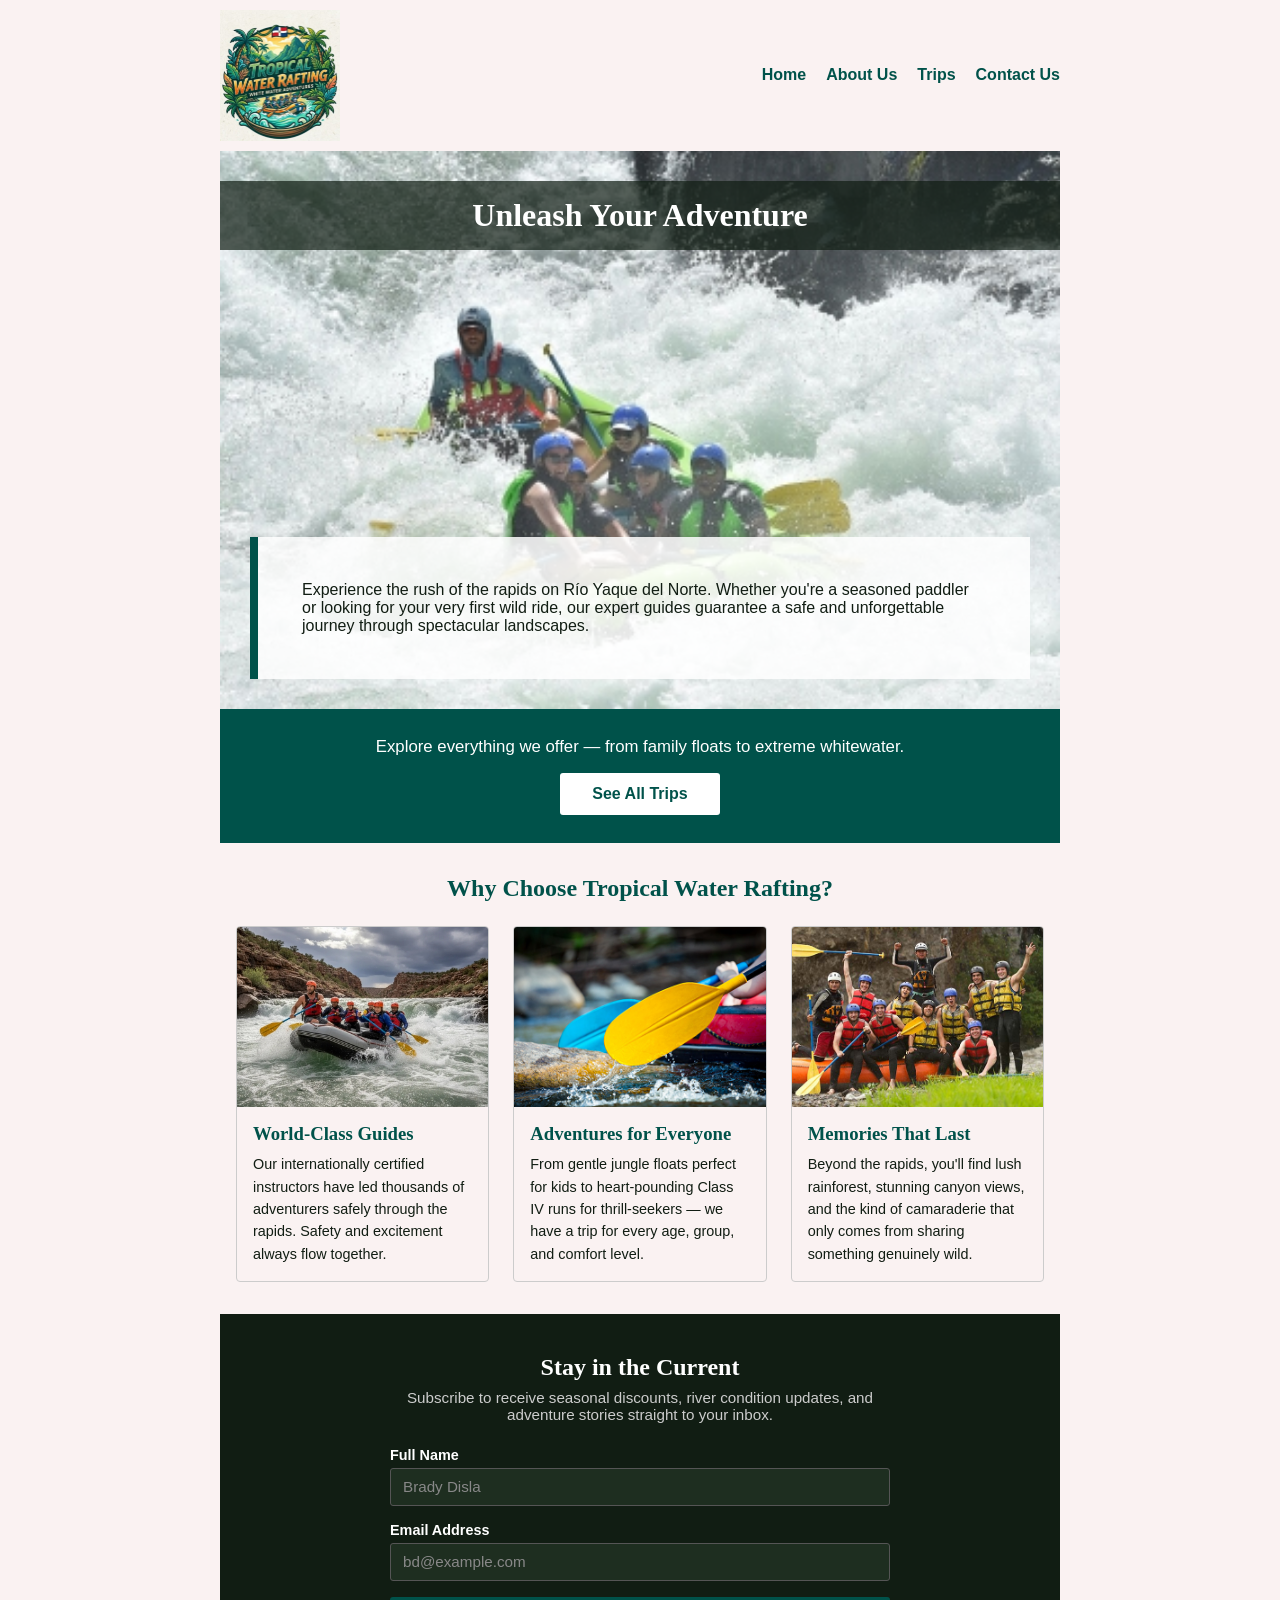
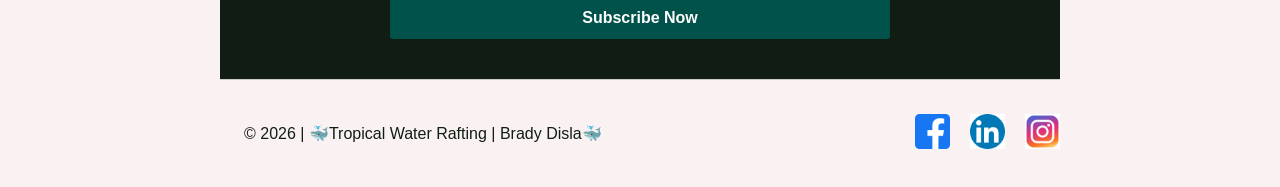
==== wwr/index.html @ e2048dd7 "WEEK6" ====
<!DOCTYPE html>
<html lang="en">

<head>
    <meta charset="UTF-8">
    <meta name="viewport" content="width=device-width, initial-scale=1.0">
    <title>Home - Tropical Water Rafting</title>
    <meta name="description"
          content="Welcome to Tropical Water Rafting, your premier rafting experience in Jarabacoa, Dominican Republic. Explore our exciting trips and book your adventure today.">
    <meta name="author" content="Brady Disla">
    <link rel="stylesheet" href="styles/rafting.css">
</head>

<body>

    <header>
        <img src="images/tropicalwr_logo.jpeg" alt="Tropical Water Rafting Logo">
        <nav>
            <ul>
                <li><a href="index.html">Home</a></li>
                <li><a href="about.html">About Us</a></li>
                <li><a href="trips.html">Trips</a></li>
                <li><a href="contact.html">Contact Us</a></li>
            </ul>
        </nav>
    </header>

    <main>

        <!-- Hero: full-width image with h1 positioned absolutely on top -->
        <div class="hero">
            <img src="images/Thrilling white water.jpg" alt="Thrilling white water rafting group adventure on Río Yaque del Norte">
            <h1>Unleash Your Adventure</h1>
            <article>
                <p>Experience the rush of the rapids on Río Yaque del Norte. Whether you're a seasoned paddler or looking for your very first wild ride, our expert guides guarantee a safe and unforgettable journey through spectacular landscapes.</p>
            </article>
        </div>

        <!-- Call to Action toward trips.html -->
        <section class="home-cta">
            <p>Explore everything we offer — from family floats to extreme whitewater.</p>
            <a href="trips.html" class="cta-btn">See All Trips</a>
        </section>

        <!-- CSS Grid section: 2 images + content -->
        <section class="home-grid-section">
            <h2>Why Choose Tropical Water Rafting?</h2>

            <div class="home-grid">

                <article class="home-grid-card">
                    <img src="images/the-rafters-field-guide-to-keeper-hole-hydraulics.jpg" alt="Rafters navigating a powerful rapid drop">
                    <div class="home-grid-card-body">
                        <h3>World-Class Guides</h3>
                        <p>Our internationally certified instructors have led thousands of adventurers safely through the rapids. Safety and excitement always flow together.</p>
                    </div>
                </article>

                <article class="home-grid-card">
                    <img src="images/family.jpg" alt="Family enjoying a rafting trip together">
                    <div class="home-grid-card-body">
                        <h3>Adventures for Everyone</h3>
                        <p>From gentle jungle floats perfect for kids to heart-pounding Class IV runs for thrill-seekers — we have a trip for every age, group, and comfort level.</p>
                    </div>
                </article>

                <article class="home-grid-card">
                    <img src="images/win.jpg" alt="Team celebrating after a successful rafting run">
                    <div class="home-grid-card-body">
                        <h3>Memories That Last</h3>
                        <p>Beyond the rapids, you'll find lush rainforest, stunning canyon views, and the kind of camaraderie that only comes from sharing something genuinely wild.</p>
                    </div>
                </article>

            </div>
        </section>

        <!-- Newsletter Sign-Up -->
        <section class="newsletter-section">
            <div class="newsletter-box">
                <h2>Stay in the Current</h2>
                <p>Subscribe to receive seasonal discounts, river condition updates, and adventure stories straight to your inbox.</p>
                <form action="#" method="post" class="newsletter-form">
                    <div class="newsletter-field">
                        <label for="newsletter-name">Full Name</label>
                        <input type="text" id="newsletter-name" name="newsletter-name" placeholder="Brady Disla" required>
                    </div>
                    <div class="newsletter-field">
                        <label for="newsletter-email">Email Address</label>
                        <input type="email" id="newsletter-email" name="newsletter-email" placeholder="bd@example.com" required>
                    </div>
                    <button type="submit" class="newsletter-btn">Subscribe Now</button>
                </form>
            </div>
        </section>

    </main>

    <footer>
        <p>&copy; 2026 | 🐳Tropical Water Rafting | Brady Disla🐳</p>
        <nav class="socialmedia">
            <a href="https://facebook.com" target="_blank">
                <img src="images/facebook-square.jpg" alt="Facebook Icon">
            </a>
            <a href="https://linkedin.com" target="_blank">
                <img src="images/linkedin.jpg" alt="LinkedIn Icon">
            </a>
            <a href="https://instagram.com" target="_blank">
                <img src="images/instagram-square.jpg" alt="Instagram Icon">
            </a>
        </nav>
    </footer>

</body>
</html>
---- wwr/styles/rafting.css ----
:root {
    --primary-color:   #00524a;
    --secondary-color: #00524a;
    --accent1-color:   #00524a;
    --accent2-color:   #111d13;
    --bg-color:        #faf2f2;
    --hero-overlay:    rgba(17, 29, 19, 0.7);
    --article-bg:      rgba(255, 255, 255, 0.85);
    --border-color:    #cccccc;
    --heading-font:    "Georgia", "Times New Roman", serif;
    --body-font:       Arial, Helvetica, sans-serif;
}

*, *::before, *::after {
    margin: 0;
    padding: 0;
    box-sizing: border-box;
}

body {
    font-family: var(--body-font);
    color: var(--accent2-color);
    background-color: var(--bg-color);
}

header,
main,
footer {
    width: 840px;
    margin: 0 auto;
}

h1,
h2 {
    font-family: var(--heading-font);
    color: var(--primary-color);
}

nav,
p,
section,
article {
    margin: 16px;
    padding: 8px;
}

/* Header: CSS Grid */
header {
    display: grid;
    grid-template-columns: auto 1fr;
    align-items: center;
    padding: 10px 0;
}

header nav {
    justify-self: end;
    margin: 0;
    padding: 0;
}

header img {
    max-width: 120px;
    height: auto;
}

/* Nav: CSS Flex */
nav ul {
    list-style-type: none;
    display: flex;
    gap: 20px;
}

nav ul li a {
    text-decoration: none;
    color: var(--primary-color);
    font-weight: bold;
}

nav ul li a:hover {
    color: var(--secondary-color);
}

/* Hero */
.hero {
    position: relative;
}

.hero > img {
    display: block;
    width: 100%;
    height: auto;
}

.hero h1 {
    position: absolute;
    top: 30px;
    left: 0;
    width: 100%;
    padding: 16px;
    text-align: center;
    background-color: var(--hero-overlay);
    color: #ffffff;
}

.hero article {
    position: absolute;
    bottom: 30px;
    left: 30px;
    right: 30px;
    background-color: var(--article-bg);
    padding: 20px;
    border-radius: 0px;
    margin: 0;
    border-left: 8px solid var(--accent1-color);
}

.hero article img {
    float: right;
    width: 125px;
    height: auto;
    margin-left: 15px;
}

/* History Section */
.history-section {
    margin: 16px;
    padding: 8px;
}

.history-section h2 {
    text-align: center;
    margin-bottom: 16px;
}

.history-container {
    display: grid;
    grid-template-columns: 1fr auto 1fr;
    gap: 20px;
    align-items: center;
}

.history-container img {
    width: 200px;
    height: auto;
    display: block;
}

/* Adventures Section */
.adventures-section {
    margin: 16px;
    padding: 8px;
}

.adventures-section h2 {
    text-align: center;
    margin-bottom: 16px;
}

.adventures-container {
    display: flex;
    justify-content: space-between;
    gap: 15px;
}

.adventures-container figure {
    flex: 1;
    text-align: center;
}

.adventures-container figure img {
    width: 100%;
    height: auto;
}

.adventures-container figcaption {
    font-size: 0.85rem;
    font-weight: bold;
    color: var(--primary-color);
    margin-top: 6px;
}

/* Footer */
footer {
    display: flex;
    justify-content: space-between;
    align-items: center;
    padding: 20px 0;
    border-top: 1px solid var(--border-color);
}

footer .socialmedia {
    display: flex;
    gap: 10px;
    margin: 0;
    padding: 0;
}

.socialmedia a {
    text-decoration: none;
}

.socialmedia img {
    width: 35px;
    height: auto;
    margin-left: 10px;
}


/* ============================================================
   CONTACT PAGE STYLES
   ============================================================ */

.company-info {
    text-align: center;
    margin: 0 16px;
    padding: 1.5rem 0;
}

.company-info address {
    font-style: normal;
    line-height: 1.9;
}

.company-info address a {
    text-decoration: none;
}

.company-info address a:hover {
    color: var(--secondary-color);
}

.contact-box {
    margin: 0 16px 16px;
    border: 1px solid var(--border-color);
}

.map-form-section {
    display: grid;
    grid-template-columns: 1fr 1fr;
    min-height: 380px;
}

.map-container {
    height: 100%;
}

.map-container iframe {
    display: block;
    width: 100%;
    height: 100%;
    min-height: 380px;
}

/* Estructura del formulario usando CSS Grid */
.form-wrapper {
    display: grid;
    grid-template-columns: max-content 1fr;
    align-items: start;
    gap: 0.6rem 0.8rem;
    padding: 1.2rem 1.4rem;
}

.form-wrapper > label {
    font-weight: bold;
    white-space: nowrap;
    padding-top: 0.3rem;
}

.form-wrapper input[type="text"],
.form-wrapper input[type="email"] {
    width: 100%;
    padding: 0.5rem;
    border: 1px solid var(--border-color);
    border-radius: 3px;
    font-size: 0.9rem;
    box-sizing: border-box;
}

.form-wrapper input[type="text"]:focus,
.form-wrapper input[type="email"]:focus,
.form-wrapper textarea:focus {
    outline: 2px solid var(--primary-color);
    border-color: transparent;
}

/* Alineación para los Radio Buttons */
.radio-group {
    grid-column: 1 / -1;
    display: grid;
    grid-template-columns: max-content 1fr;
    align-items: start;
    gap: 0 0.8rem;
    border: none;
    margin: 0;
    padding: 0;
}

.radio-group legend {
    font-weight: bold;
    white-space: nowrap;
}

.radio-options {
    display: flex;
    flex-direction: column;
    gap: 0.35rem;
}

.radio-option-item {
    display: flex;
    align-items: center;
    gap: 0.4rem;
}

.radio-option-item label {
    font-weight: normal;
    cursor: pointer;
}

.form-wrapper textarea {
    width: 100%;
    padding: 0.5rem;
    border: 1px solid var(--border-color);
    border-radius: 3px;
    font-family: var(--body-font);
    font-size: 0.9rem;
    resize: vertical;
    box-sizing: border-box;
}

/* Alineación para el Checkbox */
.checkbox-container {
    grid-column: 1 / -1;
    display: flex;
    align-items: center;
    gap: 0.5rem;
    padding: 0.2rem 0;
}

.checkbox-container label {
    font-weight: normal;
    font-size: 0.85rem;
    cursor: pointer;
}

/* Botón de envío */
.submit-btn {
    grid-column: 1 / -1;
    width: 100%;
    padding: 0.75rem;
    background-color: var(--secondary-color);
    color: #ffffff;
    border: none;
    border-radius: 3px;
    font-family: var(--body-font);
    font-size: 1rem;
    font-weight: bold;
    cursor: pointer;
    transition: background-color 0.2s, color 0.2s;
}

.submit-btn:hover,
.submit-btn:focus {
    background-color: var(--primary-color);
    color: #ffffff;
    outline: 2px solid var(--accent2-color);
    outline-offset: 2px;
}

/* Sección de Empleados */
.employees-section {
    background-color: #e8e8e8;
    padding: 1.5rem 1rem;
    text-align: center;
}

.employees-section h2 {
    color: var(--accent2-color);
    margin-bottom: 1.2rem;
}

.employee-grid {
    display: grid;
    grid-template-columns: repeat(3, 1fr);
    gap: 1.2rem;
    max-width: 700px;
    margin: 0 auto;
}

.employee-card {
    background: #d0d0d0;
    border-radius: 4px;
    overflow: hidden;
    margin: 0;
    padding: 0;
}

.employee-card img {
    display: block;
    width: 100%;
    height: 160px;
    object-fit: cover;
    object-position: top;
}

.employee-card figcaption {
    padding: 0.5rem;
    font-size: 0.85rem;
}

/* Media Query Responsiva */
@media (max-width: 700px) {
    header, main, footer  { width: 100%; }
    .map-form-section     { grid-template-columns: 1fr; }
    .map-container iframe { min-height: 220px; }
    .form-wrapper         { grid-template-columns: 1fr; }
    .radio-group          { grid-template-columns: 1fr; }
    .radio-options        { grid-column: 1; }
    .employee-grid        { grid-template-columns: 1fr; }
}

/* ============================================================
   HOME PAGE STYLES
   Add these rules at the bottom of your rafting.css file
   (after the trips styles if you already added those)
   ============================================================ */

/* Call to Action Banner */
.home-cta {
    text-align: center;
    background-color: var(--primary-color);
    color: #ffffff;
    padding: 1.75rem 1.5rem;
    margin: 0;
}

.home-cta p {
    color: #ffffff;
    margin: 0 0 1rem 0;
    font-size: 1.05rem;
    padding: 0;
}

/* Home Grid Section */
.home-grid-section {
    margin: 2rem 16px;
    padding: 0;
}

.home-grid-section h2 {
    text-align: center;
    margin-bottom: 1.5rem;
}

.home-grid {
    display: grid;
    grid-template-columns: repeat(3, 1fr);
    gap: 1.5rem;
}

.home-grid-card {
    border: 1px solid var(--border-color);
    border-radius: 4px;
    overflow: hidden;
    display: flex;
    flex-direction: column;
    margin: 0;
    padding: 0;
}

.home-grid-card img {
    display: block;
    width: 100%;
    height: 180px;
    object-fit: cover;
}

.home-grid-card-body {
    padding: 1rem;
    display: flex;
    flex-direction: column;
    gap: 0.5rem;
}

.home-grid-card-body h3 {
    font-family: var(--heading-font);
    color: var(--primary-color);
    margin: 0;
}

.home-grid-card-body p {
    margin: 0;
    padding: 0;
    font-size: 0.9rem;
    line-height: 1.55;
}

/* Newsletter Section */
.newsletter-section {
    background-color: var(--accent2-color);
    padding: 2.5rem 1.5rem;
    margin: 0;
}

.newsletter-box {
    max-width: 500px;
    margin: 0 auto;
    text-align: center;
}

.newsletter-box h2 {
    color: #ffffff;
    margin-bottom: 0.5rem;
}

.newsletter-box p {
    color: #cccccc;
    font-size: 0.95rem;
    margin: 0 0 1.5rem 0;
    padding: 0;
}

.newsletter-form {
    display: flex;
    flex-direction: column;
    gap: 1rem;
    text-align: left;
}

.newsletter-field {
    display: flex;
    flex-direction: column;
    gap: 0.3rem;
}

.newsletter-field label {
    color: #ffffff;
    font-size: 0.9rem;
    font-weight: bold;
}

.newsletter-field input {
    padding: 0.6rem 0.75rem;
    border: 1px solid #555;
    border-radius: 3px;
    background-color: #1e2e20;
    color: #ffffff;
    font-size: 0.95rem;
    font-family: var(--body-font);
}

.newsletter-field input::placeholder {
    color: #888;
}

.newsletter-field input:focus {
    outline: 2px solid var(--primary-color);
    border-color: transparent;
}

.newsletter-btn {
    padding: 0.75rem;
    background-color: var(--primary-color);
    color: #ffffff;
    border: none;
    border-radius: 3px;
    font-size: 1rem;
    font-weight: bold;
    font-family: var(--body-font);
    cursor: pointer;
    transition: background-color 0.2s;
}

.newsletter-btn:hover,
.newsletter-btn:focus {
    background-color: #003d36;
    outline: 2px solid #ffffff;
    outline-offset: 2px;
}

/* Responsive */
@media (max-width: 700px) {
    .home-grid { grid-template-columns: 1fr; }
}

/* ============================================================
   TRIPS PAGE STYLES
   Add these rules at the bottom of your rafting.css file
   ============================================================ */

/* Call to Action Banner */
.trips-cta {
    text-align: center;
    background-color: var(--primary-color);
    color: #ffffff;
    padding: 2rem 1.5rem;
    margin: 0;
}

.trips-cta p {
    color: #ffffff;
    margin: 0 0 1rem 0;
    font-size: 1.05rem;
}

.trips-cta h2 {
    color: #ffffff;
    margin-bottom: 0.75rem;
}

.trips-cta--bottom {
    margin-top: 0;
}

.cta-btn {
    display: inline-block;
    background-color: #ffffff;
    color: var(--primary-color);
    text-decoration: none;
    font-weight: bold;
    padding: 0.75rem 2rem;
    border-radius: 3px;
    font-size: 1rem;
    transition: background-color 0.2s, color 0.2s;
}

.cta-btn:hover,
.cta-btn:focus {
    background-color: var(--accent2-color);
    color: #ffffff;
}

/* Trips Section */
.trips-section {
    margin: 2rem 16px;
    padding: 0;
}

.trips-section h2 {
    text-align: center;
    margin-bottom: 1.5rem;
}

/* Trips Grid: 3 cards side by side */
.trips-grid {
    display: grid;
    grid-template-columns: repeat(3, 1fr);
    gap: 1.5rem;
}

/* Individual Trip Card */
.trip-card {
    border: 1px solid var(--border-color);
    border-radius: 4px;
    overflow: hidden;
    display: flex;
    flex-direction: column;
    margin: 0;
    padding: 0;
}

.trip-card img {
    display: block;
    width: 100%;
    height: 180px;
    object-fit: cover;
}

.trip-card-body {
    padding: 1rem;
    display: flex;
    flex-direction: column;
    gap: 0.5rem;
    flex: 1;
}

.trip-card-body h3 {
    font-family: var(--heading-font);
    color: var(--primary-color);
    margin: 0;
}

.trip-card-body p {
    margin: 0;
    padding: 0;
    font-size: 0.9rem;
    line-height: 1.5;
}

/* Difficulty Level Badge */
.trip-level {
    display: inline-block;
    font-size: 0.75rem;
    font-weight: bold;
    padding: 0.2rem 0.6rem;
    border-radius: 2px;
    text-transform: uppercase;
    letter-spacing: 0.05em;
    width: fit-content;
}

.level-easy   { background-color: #d4edda; color: #155724; }
.level-moderate { background-color: #fff3cd; color: #856404; }
.level-extreme  { background-color: #f8d7da; color: #721c24; }
.level-custom   { background-color: #d1ecf1; color: #0c5460; }

/* Trip Details List */
.trip-details {
    list-style: none;
    padding: 0;
    margin: 0.5rem 0 0 0;
    font-size: 0.85rem;
    border-top: 1px solid var(--border-color);
    padding-top: 0.75rem;
    display: flex;
    flex-direction: column;
    gap: 0.3rem;
}

/* Trips Table */
.table-section {
    margin: 2rem 16px;
    padding: 0;
}

.table-section h2 {
    text-align: center;
    margin-bottom: 1.2rem;
}

.table-wrapper {
    overflow-x: auto;
}

.trips-table {
    width: 100%;
    border-collapse: collapse;
    font-size: 0.9rem;
}

.trips-table th {
    background-color: var(--primary-color);
    color: #ffffff;
    padding: 0.75rem 1rem;
    text-align: left;
    font-family: var(--body-font);
}

.trips-table td {
    padding: 0.65rem 1rem;
    border-bottom: 1px solid var(--border-color);
    vertical-align: middle;
}

.trips-table tbody tr:nth-child(even) {
    background-color: #f0f7f6;
}

.trips-table tbody tr:hover {
    background-color: #dff0ee;
}

/* Badge inside table (same classes as trip-level) */
.badge {
    display: inline-block;
    font-size: 0.72rem;
    font-weight: bold;
    padding: 0.15rem 0.5rem;
    border-radius: 2px;
    text-transform: uppercase;
    letter-spacing: 0.04em;
}

/* Responsive: stack cards on small screens */
@media (max-width: 700px) {
    .trips-grid { grid-template-columns: 1fr; }
}
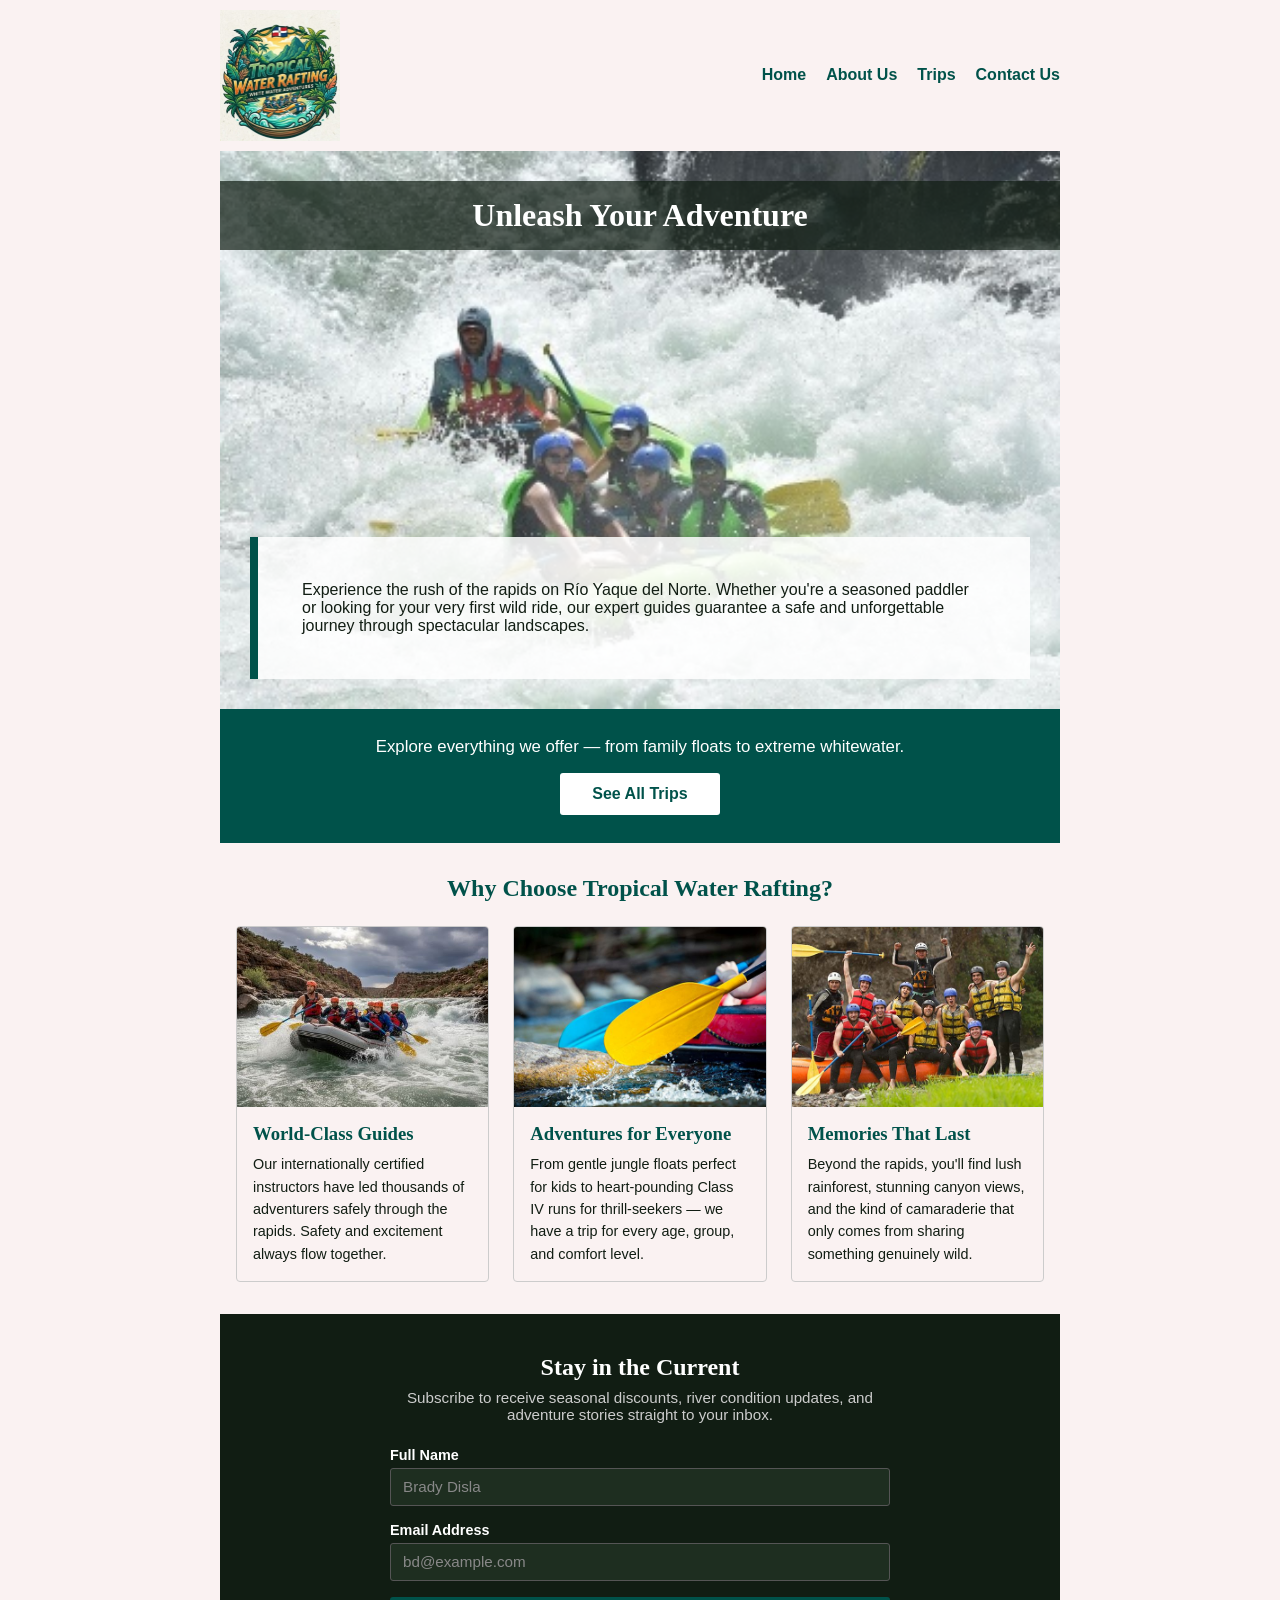
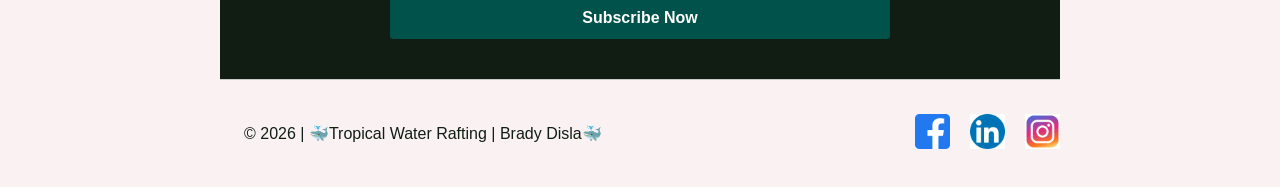
==== commit e0cd83bd: "FINAL" ====
--- a/wwr/index.html
+++ b/wwr/index.html
@@ -29,7 +29,7 @@
 
         <!-- Hero: full-width image with h1 positioned absolutely on top -->
         <div class="hero">
-            <img src="images/Thrilling white water.jpg" alt="Thrilling white water rafting group adventure on Río Yaque del Norte">
+            <img src="images/thrilling_white_water.jpg" alt="Thrilling white water rafting group adventure on Río Yaque del Norte">
             <h1>Unleash Your Adventure</h1>
             <article>
                 <p>Experience the rush of the rapids on Río Yaque del Norte. Whether you're a seasoned paddler or looking for your very first wild ride, our expert guides guarantee a safe and unforgettable journey through spectacular landscapes.</p>
@@ -49,7 +49,7 @@
             <div class="home-grid">
 
                 <article class="home-grid-card">
-                    <img src="images/the-rafters-field-guide-to-keeper-hole-hydraulics.jpg" alt="Rafters navigating a powerful rapid drop">
+                    <img src="images/the_rafters_field.jpg" alt="Rafters navigating a powerful rapid drop">
                     <div class="home-grid-card-body">
                         <h3>World-Class Guides</h3>
                         <p>Our internationally certified instructors have led thousands of adventurers safely through the rapids. Safety and excitement always flow together.</p>
--- a/wwr/styles/rafting.css
+++ b/wwr/styles/rafting.css
@@ -109,7 +109,7 @@
     right: 30px;
     background-color: var(--article-bg);
     padding: 20px;
-    border-radius: 0px;
+    border-radius: 0;
     margin: 0;
     border-left: 8px solid var(--accent1-color);
 }
@@ -421,8 +421,6 @@
 
 /* ============================================================
    HOME PAGE STYLES
-   Add these rules at the bottom of your rafting.css file
-   (after the trips styles if you already added those)
    ============================================================ */
 
 /* Call to Action Banner */
@@ -585,7 +583,6 @@
 
 /* ============================================================
    TRIPS PAGE STYLES
-   Add these rules at the bottom of your rafting.css file
    ============================================================ */
 
 /* Call to Action Banner */
@@ -699,10 +696,10 @@
     width: fit-content;
 }
 
-.level-easy   { background-color: #d4edda; color: #155724; }
-.level-moderate { background-color: #fff3cd; color: #856404; }
-.level-extreme  { background-color: #f8d7da; color: #721c24; }
-.level-custom   { background-color: #d1ecf1; color: #0c5460; }
+.level-easy     { background-color: #155724; color: #ffffff; }
+.level-moderate { background-color: #5a4200; color: #ffffff; }
+.level-extreme  { background-color: #721c24; color: #ffffff; }
+.level-custom   { background-color: #0c5460; color: #ffffff; }
 
 /* Trip Details List */
 .trip-details {
